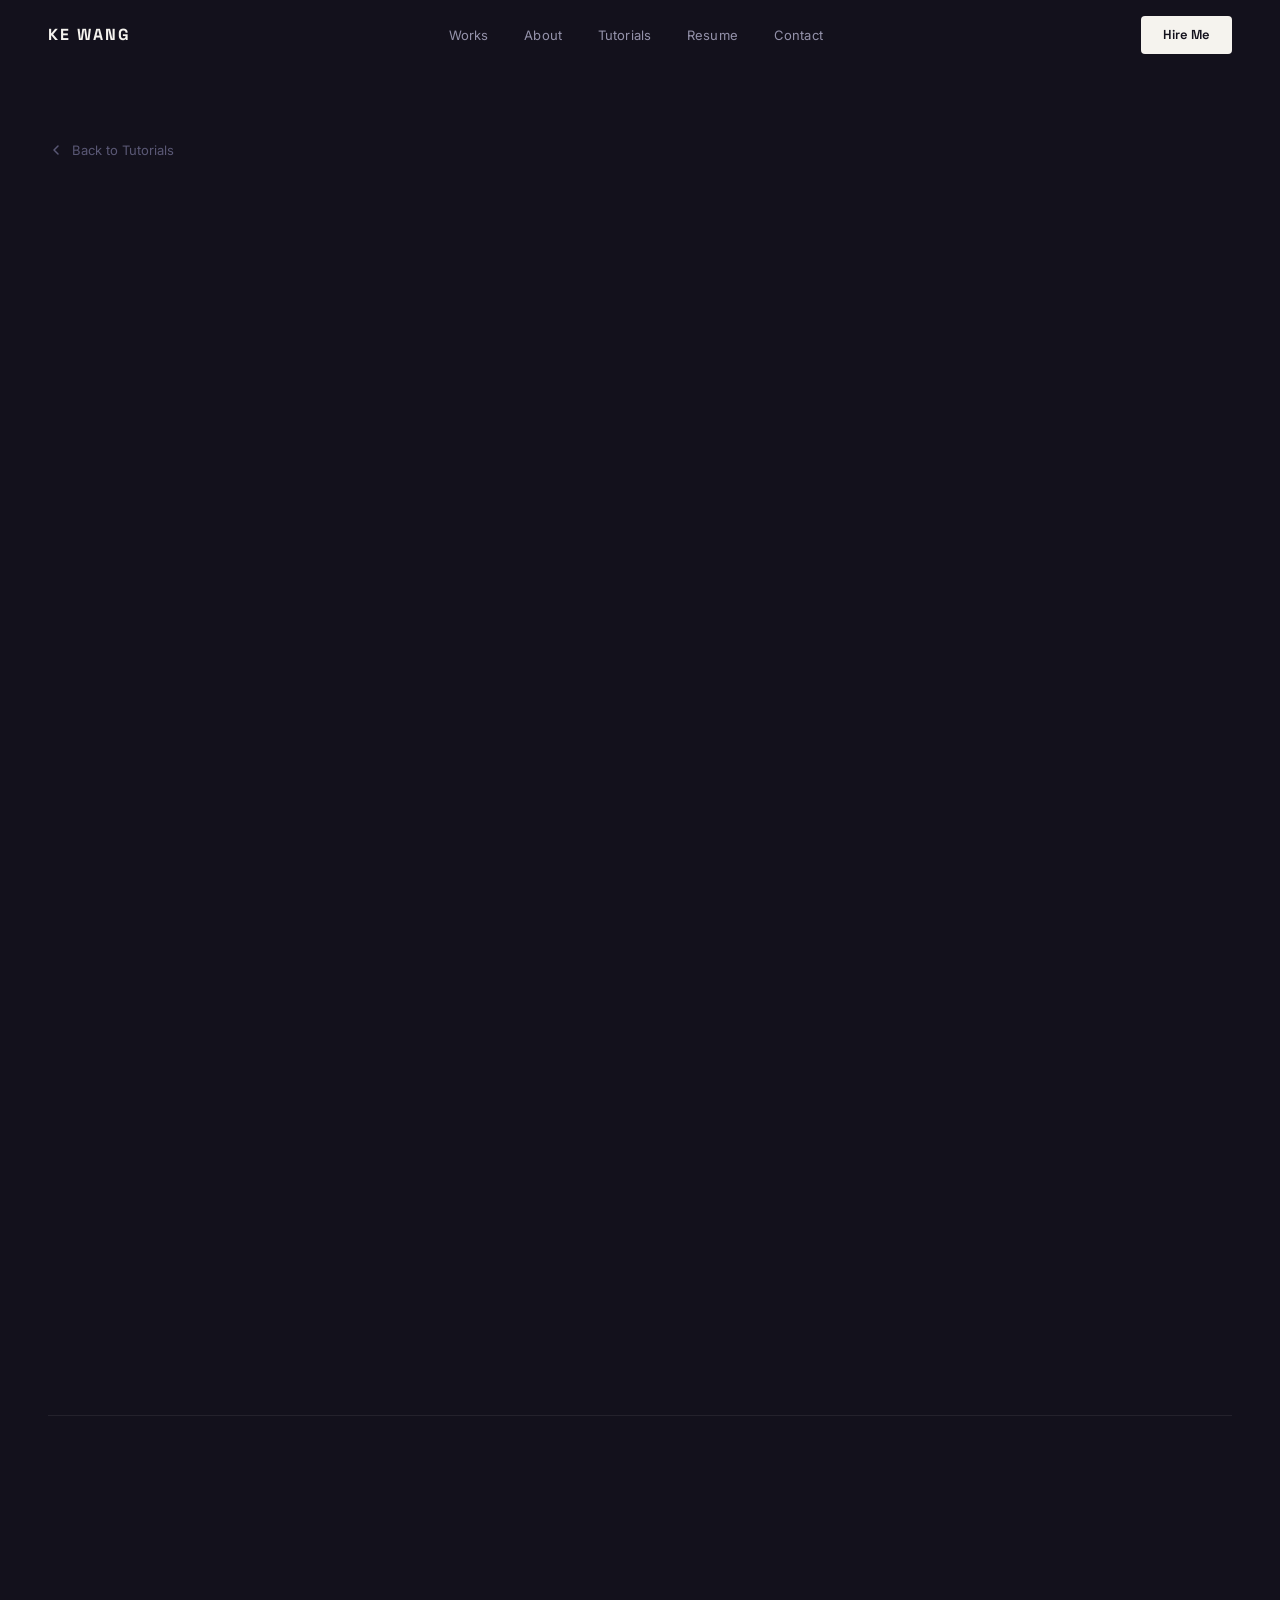
==== tutorials/houdini_wetmap.html @ 3e07e9df "Add Houdini Wetmap tutorial page with 2 videos Dedicated tutorial page with wetmap + rain wetmap vid" ====
<!DOCTYPE html>
<html lang="en">
<head>
    <meta charset="UTF-8">
    <meta name="viewport" content="width=device-width, initial-scale=1.0">
    <title>Houdini Wetmap — Ke Wang Tutorials</title>
    <link rel="stylesheet" href="../style.css">
    <link rel="preconnect" href="https://fonts.googleapis.com">
    <link rel="preconnect" href="https://fonts.gstatic.com" crossorigin>
    <link href="https://fonts.googleapis.com/css2?family=Space+Grotesk:wght@300;400;500;600;700&family=Inter:wght@300;400;500&display=swap" rel="stylesheet">
    <style>
        .tut-page { padding: 140px 0 100px; }
        .tut-back {
            display: inline-flex;
            align-items: center;
            gap: 8px;
            font-size: 13px;
            color: var(--text-muted);
            margin-bottom: 52px;
            transition: color 0.2s;
        }
        .tut-back:hover { color: var(--text); }
        .tut-page-header { margin-bottom: 64px; }
        .tut-page-header h1 {
            font-size: clamp(36px, 5vw, 64px);
            margin-bottom: 16px;
        }
        .tut-page-header p {
            font-size: 16px;
            color: var(--text-dim);
            max-width: 580px;
            line-height: 1.75;
        }
        .tut-videos { display: flex; flex-direction: column; gap: 80px; }
        .tut-video-block {}
        .tut-video-label {
            font-size: 11px;
            font-weight: 500;
            letter-spacing: 0.14em;
            text-transform: uppercase;
            color: var(--accent);
            margin-bottom: 16px;
        }
        .tut-video-block h2 {
            font-size: clamp(22px, 3vw, 32px);
            margin-bottom: 12px;
        }
        .tut-video-block p {
            font-size: 15px;
            color: var(--text-dim);
            margin-bottom: 28px;
            line-height: 1.75;
            max-width: 620px;
        }
        .tut-video-wrap {
            width: 100%;
            aspect-ratio: 16/9;
            background: var(--bg-3);
            border: 1px solid var(--border);
            border-radius: var(--radius);
            overflow: hidden;
        }
        .tut-video-wrap video {
            width: 100%;
            height: 100%;
            display: block;
            object-fit: contain;
            background: #000;
        }
        .tut-divider {
            border: none;
            border-top: 1px solid var(--border);
        }
    </style>
</head>
<body>

    <!-- NAV -->
    <nav id="nav">
        <a href="../index.html" class="nav-logo">KE WANG</a>
        <ul class="nav-links">
            <li><a href="../index.html#works">Works</a></li>
            <li><a href="../index.html#about">About</a></li>
            <li><a href="../index.html#tutorials">Tutorials</a></li>
            <li><a href="../index.html#resume">Resume</a></li>
            <li><a href="../index.html#contact">Contact</a></li>
        </ul>
        <a href="mailto:keke19870699@gmail.com" class="nav-cta">Hire Me</a>
    </nav>

    <section class="tut-page">
        <div class="container">

            <a href="../index.html#tutorials" class="tut-back">
                <svg width="16" height="16" viewBox="0 0 16 16" fill="none">
                    <path d="M10 12L6 8L10 4" stroke="currentColor" stroke-width="1.5" stroke-linecap="round" stroke-linejoin="round"/>
                </svg>
                Back to Tutorials
            </a>

            <div class="tut-page-header reveal">
                <p class="section-eyebrow">Houdini · Water FX</p>
                <h1>Houdini Wetmap</h1>
                <p>Production techniques for creating realistic wetmap and rain wetmap effects in Houdini — covering geometry setup, shader integration and simulation-driven wetness.</p>
            </div>

            <div class="tut-videos">

                <div class="tut-video-block reveal-up">
                    <p class="tut-video-label">Part 01</p>
                    <h2>Wetmap Fundamentals</h2>
                    <p>Setting up a wetmap system from scratch — attribute transfer, VEX-driven wetness accumulation and material blending in Karma.</p>
                    <div class="tut-video-wrap">
                        <video src="../assets/videos/tutorials/houdini_wetmap/wetmap.mp4" controls playsinline preload="metadata"></video>
                    </div>
                </div>

                <hr class="tut-divider">

                <div class="tut-video-block reveal-up">
                    <p class="tut-video-label">Part 02</p>
                    <h2>Rain Wetmap Simulation</h2>
                    <p>Driving wetmap accumulation from a particle rain simulation — linking FLIP/particle impact data to surface wetness in real time.</p>
                    <div class="tut-video-wrap">
                        <video src="../assets/videos/tutorials/houdini_wetmap/rain_wetmap.mp4" controls playsinline preload="metadata"></video>
                    </div>
                </div>

            </div>
        </div>
    </section>

    <script src="../script.js"></script>
</body>
</html>
---- style.css ----
/* ============================================================
   KE WANG — FX ARTIST PORTFOLIO
   style.css
   ============================================================ */

/* ── Variables ───────────────────────────────────────────── */
:root {
    --bg:          #13111c;
    --bg-2:        #1a1827;
    --bg-3:        #221f32;
    --text:        #f5f3ee;
    --text-dim:    #9492aa;
    --text-muted:  #5a5875;
    --accent:      #5b9cf6;
    --border:      rgba(255,255,255,0.07);
    --radius:      4px;
    --max-w:       1280px;
    --nav-h:       70px;
}

/* ── Reset ───────────────────────────────────────────────── */
*, *::before, *::after { box-sizing: border-box; margin: 0; padding: 0; }
html { scroll-behavior: smooth; }
body {
    font-family: 'Inter', sans-serif;
    background: var(--bg);
    color: var(--text);
    line-height: 1.6;
    overflow-x: hidden;
}
a { color: inherit; text-decoration: none; }
img { max-width: 100%; display: block; }
ul { list-style: none; }
button { cursor: pointer; border: none; background: none; font-family: inherit; color: inherit; }

/* ── Typography ──────────────────────────────────────────── */
h1, h2, h3, h4, h5 {
    font-family: 'Space Grotesk', sans-serif;
    font-weight: 600;
    line-height: 1.1;
    letter-spacing: -0.02em;
}

/* ── Container ───────────────────────────────────────────── */
.container {
    width: 100%;
    max-width: var(--max-w);
    margin: 0 auto;
    padding: 0 48px;
}

/* ── Section common ──────────────────────────────────────── */
section { padding: 120px 0; }

.section-eyebrow {
    font-size: 11px;
    font-weight: 500;
    letter-spacing: 0.15em;
    text-transform: uppercase;
    color: var(--accent);
    margin-bottom: 12px;
}
.section-header {
    display: flex;
    justify-content: space-between;
    align-items: flex-end;
    margin-bottom: 64px;
}
.section-header h2 { font-size: clamp(36px, 4vw, 52px); }
.section-count {
    font-family: 'Space Grotesk', sans-serif;
    font-size: 88px;
    font-weight: 700;
    color: var(--border);
    line-height: 1;
    user-select: none;
}
.section-intro {
    font-size: 17px;
    color: var(--text-dim);
    max-width: 580px;
    margin-bottom: 56px;
    margin-top: -44px;
    line-height: 1.75;
}

/* ── Buttons ─────────────────────────────────────────────── */
.btn-primary {
    display: inline-flex;
    align-items: center;
    gap: 10px;
    padding: 14px 28px;
    background: var(--text);
    color: var(--bg);
    font-family: 'Space Grotesk', sans-serif;
    font-size: 14px;
    font-weight: 600;
    letter-spacing: 0.02em;
    border-radius: var(--radius);
    transition: opacity 0.2s, transform 0.2s;
}
.btn-primary:hover { opacity: 0.85; transform: translateY(-1px); }

.btn-outline {
    display: inline-flex;
    align-items: center;
    padding: 13px 27px;
    border: 1px solid var(--border);
    color: var(--text);
    font-family: 'Space Grotesk', sans-serif;
    font-size: 14px;
    font-weight: 500;
    border-radius: var(--radius);
    transition: border-color 0.25s, background 0.25s;
}
.btn-outline:hover {
    border-color: rgba(255,255,255,0.28);
    background: rgba(255,255,255,0.04);
}
.btn-sm  { padding: 9px 18px;  font-size: 13px; }
.btn-lg  { padding: 16px 36px; font-size: 15px; }

/* ══════════════════════════════════════════════════════════
   NAV
   ══════════════════════════════════════════════════════════ */
#nav {
    position: fixed;
    top: 0; left: 0; right: 0;
    z-index: 100;
    height: var(--nav-h);
    display: flex;
    align-items: center;
    justify-content: space-between;
    padding: 0 48px;
    transition: background 0.35s, border-color 0.35s;
}
#nav.scrolled {
    background: rgba(19,17,28,0.92);
    backdrop-filter: blur(18px);
    -webkit-backdrop-filter: blur(18px);
    border-bottom: 1px solid var(--border);
}
.nav-logo {
    font-family: 'Space Grotesk', sans-serif;
    font-size: 16px;
    font-weight: 700;
    letter-spacing: 0.12em;
    color: var(--text);
}
.nav-links {
    display: flex;
    gap: 36px;
}
.nav-links a {
    font-size: 13px;
    color: var(--text-dim);
    transition: color 0.2s;
    font-weight: 400;
    letter-spacing: 0.01em;
}
.nav-links a:hover { color: var(--text); }

.nav-cta {
    display: inline-flex;
    padding: 9px 22px;
    background: var(--text);
    color: var(--bg);
    font-family: 'Space Grotesk', sans-serif;
    font-size: 13px;
    font-weight: 600;
    border-radius: var(--radius);
    transition: opacity 0.2s;
}
.nav-cta:hover { opacity: 0.82; }

.nav-burger {
    display: none;
    flex-direction: column;
    gap: 5px;
    padding: 8px;
}
.nav-burger span {
    display: block;
    width: 22px;
    height: 1.5px;
    background: var(--text);
    transition: transform 0.3s, opacity 0.3s;
    transform-origin: center;
}
.nav-burger.active span:nth-child(1) { transform: translateY(6.5px) rotate(45deg); }
.nav-burger.active span:nth-child(2) { opacity: 0; transform: scaleX(0); }
.nav-burger.active span:nth-child(3) { transform: translateY(-6.5px) rotate(-45deg); }

/* ── Mobile Menu ─────────────────────────────────────────── */
.mobile-menu {
    position: fixed;
    inset: 0;
    z-index: 99;
    background: var(--bg);
    display: flex;
    flex-direction: column;
    justify-content: center;
    align-items: center;
    gap: 48px;
    transform: translateX(100%);
    transition: transform 0.4s cubic-bezier(0.4,0,0.2,1);
}
.mobile-menu.open { transform: translateX(0); }
.mobile-menu ul {
    display: flex;
    flex-direction: column;
    gap: 4px;
    text-align: center;
}
.mobile-link {
    font-family: 'Space Grotesk', sans-serif;
    font-size: 40px;
    font-weight: 600;
    color: var(--text-dim);
    display: block;
    padding: 8px 20px;
    transition: color 0.2s;
}
.mobile-link:hover { color: var(--text); }
.mobile-cta {
    display: inline-flex;
    padding: 14px 44px;
    background: var(--text);
    color: var(--bg);
    font-family: 'Space Grotesk', sans-serif;
    font-size: 16px;
    font-weight: 600;
    border-radius: var(--radius);
}

/* ══════════════════════════════════════════════════════════
   HERO
   ══════════════════════════════════════════════════════════ */
#hero {
    position: relative;
    height: 100vh;
    min-height: 680px;
    display: flex;
    align-items: center;
    padding: 0 48px;
    overflow: hidden;
}
.hero-bg-gradient {
    position: absolute;
    inset: 0;
    background:
        radial-gradient(ellipse 70% 60% at 15% 50%, rgba(91,156,246,0.13) 0%, transparent 65%),
        radial-gradient(ellipse 50% 40% at 85% 65%, rgba(139,115,240,0.09) 0%, transparent 65%),
        var(--bg);
    z-index: 0;
}
.hero-content {
    position: relative;
    z-index: 1;
    max-width: var(--max-w);
    width: 100%;
    margin: 0 auto;
}
.hero-eyebrow {
    font-size: 11px;
    letter-spacing: 0.15em;
    text-transform: uppercase;
    color: var(--text-dim);
    margin-bottom: 28px;
}
.hero-title {
    font-family: 'Space Grotesk', sans-serif;
    font-size: clamp(88px, 15vw, 188px);
    font-weight: 700;
    letter-spacing: -0.04em;
    line-height: 0.88;
    color: var(--text);
    margin-bottom: 32px;
}
.hero-subtitle {
    font-size: 15px;
    color: var(--text-muted);
    letter-spacing: 0.06em;
    margin-bottom: 52px;
    font-weight: 400;
}
.hero-actions {
    display: flex;
    gap: 14px;
    flex-wrap: wrap;
}
.hero-tags {
    position: absolute;
    bottom: 52px;
    left: 48px;
    z-index: 1;
    display: flex;
    gap: 28px;
    flex-wrap: wrap;
}
.hero-tags span {
    font-family: 'Space Grotesk', sans-serif;
    font-size: 11px;
    font-weight: 500;
    letter-spacing: 0.1em;
    text-transform: uppercase;
    color: var(--text-muted);
}
.hero-scroll-hint {
    position: absolute;
    bottom: 52px;
    right: 48px;
    z-index: 1;
    display: flex;
    flex-direction: column;
    align-items: center;
    gap: 10px;
    color: var(--text-muted);
    font-size: 9px;
    letter-spacing: 0.12em;
    text-transform: uppercase;
}
.hero-scroll-hint svg { animation: scrollBounce 2.2s ease-in-out infinite; }
@keyframes scrollBounce {
    0%, 100% { transform: translateY(0); }
    55%       { transform: translateY(7px); }
}

/* ══════════════════════════════════════════════════════════
   MODAL
   ══════════════════════════════════════════════════════════ */
.modal {
    position: fixed;
    inset: 0;
    z-index: 200;
    display: flex;
    align-items: center;
    justify-content: center;
    opacity: 0;
    pointer-events: none;
    transition: opacity 0.3s;
}
.modal.open {
    opacity: 1;
    pointer-events: all;
}
.modal-overlay {
    position: absolute;
    inset: 0;
    background: rgba(0,0,0,0.88);
    backdrop-filter: blur(6px);
    -webkit-backdrop-filter: blur(6px);
}
.modal-box {
    position: relative;
    z-index: 1;
    width: 92%;
    max-width: 980px;
    background: var(--bg-2);
    border: 1px solid var(--border);
    border-radius: 8px;
    overflow: hidden;
    transform: scale(0.96);
    transition: transform 0.3s;
}
.modal.open .modal-box { transform: scale(1); }
.modal-close {
    position: absolute;
    top: 14px; right: 14px;
    z-index: 2;
    color: var(--text);
    opacity: 0.5;
    transition: opacity 0.2s;
    padding: 6px;
    border-radius: var(--radius);
}
.modal-close:hover { opacity: 1; }
.modal-video {
    width: 100%;
    aspect-ratio: 16/9;
    background: #000;
}
.modal-video iframe,
.modal-video video {
    width: 100%;
    height: 100%;
    display: block;
}
#localVideo { display: none; background: #000; }

/* ══════════════════════════════════════════════════════════
   ABOUT
   ══════════════════════════════════════════════════════════ */
#about { background: var(--bg-2); }

.about-grid {
    display: grid;
    grid-template-columns: 1fr 1.45fr;
    gap: 88px;
    align-items: start;
}
.about-image-wrap {
    aspect-ratio: 4/5;
    overflow: hidden;
    border-radius: var(--radius);
    background: var(--bg-3);
}
.about-image-wrap img {
    width: 100%;
    height: 100%;
    object-fit: cover;
    object-position: center top;
    transition: transform 0.6s ease;
}
.about-image-wrap:hover img { transform: scale(1.03); }
.about-stats {
    display: flex;
    margin-top: 20px;
    border: 1px solid var(--border);
    border-radius: var(--radius);
    overflow: hidden;
}
.stat-item {
    flex: 1;
    padding: 18px 12px;
    text-align: center;
    border-right: 1px solid var(--border);
}
.stat-item:last-child { border-right: none; }
.stat-num {
    display: block;
    font-family: 'Space Grotesk', sans-serif;
    font-size: 26px;
    font-weight: 700;
    color: var(--text);
}
.stat-label {
    display: block;
    font-size: 10px;
    color: var(--text-muted);
    margin-top: 4px;
    letter-spacing: 0.04em;
}
.about-text-col h2 {
    font-size: clamp(26px, 2.8vw, 38px);
    margin-bottom: 28px;
    line-height: 1.25;
}
.about-body {
    color: var(--text-dim);
    font-size: 15px;
    line-height: 1.85;
    margin-bottom: 18px;
}
.about-body em { color: var(--text); font-style: normal; }
.skills-grid {
    display: flex;
    flex-wrap: wrap;
    gap: 8px;
    margin: 28px 0 32px;
}
.skill-tag {
    padding: 5px 14px;
    border: 1px solid var(--border);
    border-radius: 100px;
    font-size: 12px;
    color: var(--text-dim);
    transition: border-color 0.2s, color 0.2s;
}
.skill-tag:hover {
    border-color: rgba(255,255,255,0.2);
    color: var(--text);
}

/* ══════════════════════════════════════════════════════════
   WORKS
   ══════════════════════════════════════════════════════════ */
.works-grid {
    display: grid;
    grid-template-columns: repeat(3, 1fr);
    gap: 20px;
}
.work-card {
    background: var(--bg-2);
    border: 1px solid var(--border);
    border-radius: var(--radius);
    overflow: hidden;
    transition: transform 0.3s ease, border-color 0.3s;
}
.work-card:hover {
    transform: translateY(-5px);
    border-color: rgba(255,255,255,0.14);
}
.work-card a { display: block; }
.work-thumb {
    position: relative;
    aspect-ratio: 16/9;
    background: var(--grad);
    overflow: hidden;
}
.work-badge {
    position: absolute;
    top: 12px; left: 12px;
    padding: 4px 10px;
    background: rgba(0,0,0,0.48);
    backdrop-filter: blur(6px);
    -webkit-backdrop-filter: blur(6px);
    border: 1px solid rgba(255,255,255,0.1);
    border-radius: 100px;
    font-size: 10px;
    font-weight: 500;
    letter-spacing: 0.04em;
    color: rgba(255,255,255,0.85);
}
.work-meta {
    display: flex;
    justify-content: space-between;
    padding: 16px 16px 6px;
}
.work-studio {
    font-size: 10px;
    color: var(--text-muted);
    letter-spacing: 0.06em;
    text-transform: uppercase;
}
.work-year { font-size: 11px; color: var(--text-muted); }
.work-title {
    padding: 0 16px 8px;
    font-size: 17px;
    font-weight: 600;
    color: var(--text);
    line-height: 1.3;
}
.work-desc {
    padding: 0 16px 20px;
    font-size: 13px;
    color: var(--text-muted);
    line-height: 1.65;
}

/* ── Work card video thumbnail ───────────────────────────── */
.work-thumb-video {
    position: absolute;
    inset: 0;
    width: 100%;
    height: 100%;
    object-fit: cover;
    display: block;
    transition: opacity 0.4s ease;
}

/* ── Work card play overlay ──────────────────────────────── */
.work-play-overlay {
    position: absolute;
    inset: 0;
    display: flex;
    align-items: center;
    justify-content: center;
    opacity: 0;
    transition: opacity 0.25s;
    background: rgba(0,0,0,0.32);
    z-index: 1;
}
.work-badge { z-index: 2; }
.work-card:hover .work-play-overlay { opacity: 1; }
.work-card[data-video] { cursor: pointer; }

/* ══════════════════════════════════════════════════════════
   TUTORIALS
   ══════════════════════════════════════════════════════════ */
#tutorials { background: var(--bg-2); }

.view-all-link {
    font-size: 14px;
    color: var(--accent);
    transition: opacity 0.2s;
}
.view-all-link:hover { opacity: 0.7; }

.tutorials-grid {
    display: grid;
    grid-template-columns: repeat(3, 1fr);
    gap: 20px;
}
.tut-card {
    background: var(--bg-3);
    border: 1px solid var(--border);
    border-radius: var(--radius);
    overflow: hidden;
    transition: transform 0.3s, border-color 0.3s;
}
.tut-card:hover {
    transform: translateY(-5px);
    border-color: rgba(255,255,255,0.14);
}
.tut-thumb {
    position: relative;
    aspect-ratio: 16/9;
    overflow: hidden;
}
.tut-thumb-bg {
    width: 100%;
    height: 100%;
    background: var(--tut-grad);
    display: flex;
    align-items: center;
    justify-content: center;
    transition: opacity 0.3s;
}
.tut-card:hover .tut-thumb-bg { opacity: 0.8; }
.tut-card:hover .work-play-overlay { opacity: 1 !important; }
.play-btn {
    background: none;
    border: none;
    padding: 0;
    transition: transform 0.25s;
}
.tut-card:hover .play-btn { transform: scale(1.1); }
.tut-duration {
    position: absolute;
    bottom: 10px; right: 10px;
    padding: 3px 10px;
    background: rgba(0,0,0,0.6);
    backdrop-filter: blur(4px);
    font-size: 10px;
    color: rgba(255,255,255,0.8);
    border-radius: 100px;
    letter-spacing: 0.03em;
}
.tut-info { padding: 20px; }
.tut-cat {
    display: block;
    font-size: 10px;
    font-weight: 500;
    letter-spacing: 0.12em;
    text-transform: uppercase;
    color: var(--accent);
    margin-bottom: 10px;
}
.tut-info h3 {
    font-size: 16px;
    font-weight: 600;
    color: var(--text);
    margin-bottom: 10px;
    line-height: 1.3;
}
.tut-info p {
    font-size: 13px;
    color: var(--text-muted);
    line-height: 1.65;
}

/* ══════════════════════════════════════════════════════════
   RESUME
   ══════════════════════════════════════════════════════════ */
.timeline {
    position: relative;
    padding-left: 28px;
    border-left: 1px solid var(--border);
    margin-bottom: 88px;
}
.timeline-item {
    position: relative;
    padding: 0 0 52px 40px;
}
.timeline-item:last-child { padding-bottom: 0; }
.timeline-dot {
    position: absolute;
    left: -5px;
    top: 7px;
    width: 9px;
    height: 9px;
    border-radius: 50%;
    background: var(--accent);
    border: 2px solid var(--bg);
    box-shadow: 0 0 0 4px rgba(91,156,246,0.12);
}
.timeline-header {
    display: flex;
    justify-content: space-between;
    align-items: baseline;
    gap: 20px;
    flex-wrap: wrap;
    margin-bottom: 6px;
}
.timeline-header h3 {
    font-size: 18px;
    font-weight: 600;
    color: var(--text);
}
.tl-date {
    font-size: 12px;
    color: var(--text-muted);
    white-space: nowrap;
    font-family: 'Inter', sans-serif;
}
.tl-company {
    font-size: 13px;
    color: var(--accent);
    margin-bottom: 10px;
    font-weight: 400;
}
.tl-desc {
    font-size: 14px;
    color: var(--text-dim);
    line-height: 1.75;
}
.tl-desc em { color: var(--text); font-style: italic; }

.education-block { }
.education-block h3 {
    font-size: 22px;
    margin-bottom: 28px;
}
.edu-grid {
    display: grid;
    grid-template-columns: repeat(2, 1fr);
    gap: 20px;
}
.edu-item {
    padding: 28px;
    background: var(--bg-2);
    border: 1px solid var(--border);
    border-radius: var(--radius);
}
.edu-year {
    display: block;
    font-size: 11px;
    color: var(--text-muted);
    margin-bottom: 10px;
    letter-spacing: 0.04em;
}
.edu-item h4 {
    font-size: 16px;
    font-weight: 600;
    margin-bottom: 6px;
}
.edu-item p { font-size: 13px; color: var(--text-dim); }

/* ══════════════════════════════════════════════════════════
   FOOTER
   ══════════════════════════════════════════════════════════ */
#contact {
    background: var(--bg-2);
    border-top: 1px solid var(--border);
    padding: 100px 0 60px;
}
.footer-top {
    display: grid;
    grid-template-columns: 1fr 1fr;
    gap: 80px;
    margin-bottom: 72px;
    padding-bottom: 64px;
    border-bottom: 1px solid var(--border);
}
.footer-cta h2 {
    font-size: clamp(36px, 4.5vw, 60px);
    margin-bottom: 20px;
    line-height: 1.05;
}
.footer-email {
    display: block;
    font-size: 15px;
    color: var(--text-dim);
    margin-bottom: 36px;
    transition: color 0.2s;
}
.footer-email:hover { color: var(--text); }
.footer-links {
    display: grid;
    grid-template-columns: 1fr 1fr;
    gap: 40px;
    align-content: start;
    padding-top: 8px;
}
.footer-col h4 {
    font-size: 10px;
    font-weight: 500;
    letter-spacing: 0.14em;
    text-transform: uppercase;
    color: var(--text-muted);
    margin-bottom: 20px;
}
.footer-col a {
    display: block;
    font-size: 15px;
    color: var(--text-dim);
    margin-bottom: 12px;
    transition: color 0.2s;
}
.footer-col a:hover { color: var(--text); }
.footer-bottom {
    display: flex;
    justify-content: space-between;
    font-size: 12px;
    color: var(--text-muted);
}

/* ══════════════════════════════════════════════════════════
   REVEAL ANIMATIONS
   ══════════════════════════════════════════════════════════ */
.reveal, .reveal-up, .reveal-left, .reveal-right {
    opacity: 0;
    transition: opacity 0.7s ease, transform 0.7s ease;
    will-change: opacity, transform;
}
.reveal       { transform: translateY(20px); }
.reveal-up    { transform: translateY(44px); }
.reveal-left  { transform: translateX(-44px); }
.reveal-right { transform: translateX(44px); }

.reveal.visible,
.reveal-up.visible,
.reveal-left.visible,
.reveal-right.visible {
    opacity: 1;
    transform: none;
}

/* ══════════════════════════════════════════════════════════
   RESPONSIVE — 1024px
   ══════════════════════════════════════════════════════════ */
@media (max-width: 1024px) {
    .works-grid,
    .tutorials-grid { grid-template-columns: repeat(2, 1fr); }

    .about-grid {
        grid-template-columns: 1fr;
        gap: 48px;
    }
    .about-image-col { max-width: 420px; }
    .about-image-wrap { aspect-ratio: 3/4; }

    .footer-top { grid-template-columns: 1fr; gap: 56px; }
}

/* ══════════════════════════════════════════════════════════
   RESPONSIVE — 768px (mobile)
   ══════════════════════════════════════════════════════════ */
@media (max-width: 768px) {
    :root { --nav-h: 60px; }

    .container { padding: 0 20px; }
    section { padding: 80px 0; }

    /* Nav */
    .nav-links, .nav-cta { display: none; }
    .nav-burger { display: flex; }
    #nav { padding: 0 20px; }

    /* Hero */
    #hero { padding: 0 20px; }
    .hero-tags { left: 20px; bottom: 44px; gap: 16px; }
    .hero-scroll-hint { display: none; }
    .hero-actions { flex-direction: column; align-items: flex-start; }

    /* Grids */
    .works-grid,
    .tutorials-grid { grid-template-columns: 1fr; }

    /* Section header */
    .section-header { flex-direction: column; gap: 12px; align-items: flex-start; }
    .section-count { display: none; }

    /* Resume */
    .timeline { padding-left: 16px; }
    .timeline-item { padding-left: 24px; }
    .timeline-header { flex-direction: column; gap: 4px; }
    .edu-grid { grid-template-columns: 1fr; }

    /* Footer */
    .footer-top { gap: 48px; }
    .footer-bottom { flex-direction: column; gap: 8px; }
}

@media (max-width: 480px) {
    .about-stats { flex-direction: column; }
    .stat-item {
        border-right: none;
        border-bottom: 1px solid var(--border);
    }
    .stat-item:last-child { border-bottom: none; }
    .footer-links { grid-template-columns: 1fr 1fr; }
}
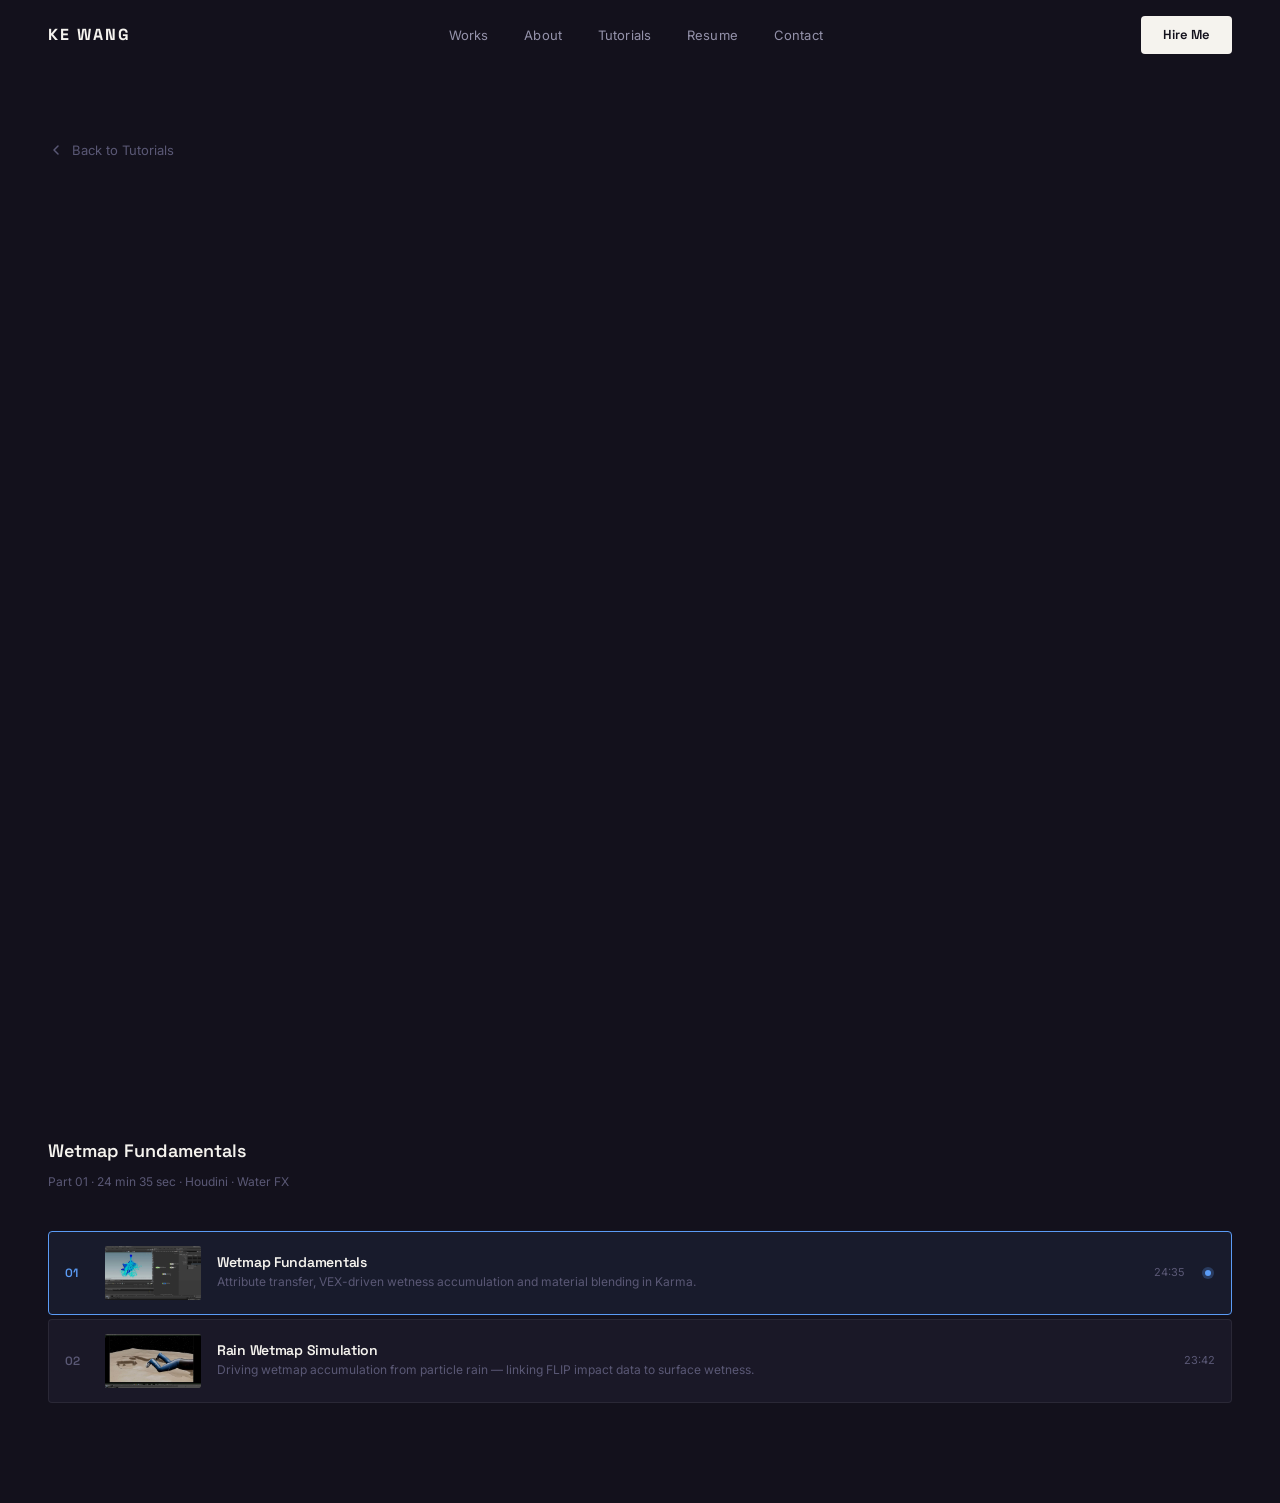
==== commit b264d0c9: "Fix video playback on GitHub Pages + playlist UI Add .nojekyll to disable Jekyll binary file filteri" ====
--- a/tutorials/houdini_wetmap.html
+++ b/tutorials/houdini_wetmap.html
@@ -10,6 +10,7 @@
     <link href="https://fonts.googleapis.com/css2?family=Space+Grotesk:wght@300;400;500;600;700&family=Inter:wght@300;400;500&display=swap" rel="stylesheet">
     <style>
         .tut-page { padding: 140px 0 100px; }
+
         .tut-back {
             display: inline-flex;
             align-items: center;
@@ -20,62 +21,127 @@
             transition: color 0.2s;
         }
         .tut-back:hover { color: var(--text); }
+
         .tut-page-header { margin-bottom: 64px; }
-        .tut-page-header h1 {
-            font-size: clamp(36px, 5vw, 64px);
-            margin-bottom: 16px;
-        }
+        .tut-page-header h1 { font-size: clamp(36px,5vw,64px); margin-bottom: 16px; }
         .tut-page-header p {
             font-size: 16px;
             color: var(--text-dim);
             max-width: 580px;
             line-height: 1.75;
         }
-        .tut-videos { display: flex; flex-direction: column; gap: 80px; }
-        .tut-video-block {}
-        .tut-video-label {
-            font-size: 11px;
-            font-weight: 500;
-            letter-spacing: 0.14em;
-            text-transform: uppercase;
-            color: var(--accent);
-            margin-bottom: 16px;
-        }
-        .tut-video-block h2 {
-            font-size: clamp(22px, 3vw, 32px);
-            margin-bottom: 12px;
-        }
-        .tut-video-block p {
-            font-size: 15px;
-            color: var(--text-dim);
-            margin-bottom: 28px;
-            line-height: 1.75;
-            max-width: 620px;
-        }
-        .tut-video-wrap {
+
+        /* ── Player ── */
+        .player-wrap {
             width: 100%;
             aspect-ratio: 16/9;
-            background: var(--bg-3);
-            border: 1px solid var(--border);
+            background: #000;
             border-radius: var(--radius);
             overflow: hidden;
-        }
-        .tut-video-wrap video {
+            margin-bottom: 12px;
+            border: 1px solid var(--border);
+        }
+        .player-wrap video {
             width: 100%;
             height: 100%;
             display: block;
             object-fit: contain;
-            background: #000;
-        }
-        .tut-divider {
-            border: none;
-            border-top: 1px solid var(--border);
+        }
+        .player-title {
+            font-family: 'Space Grotesk', sans-serif;
+            font-size: 18px;
+            font-weight: 600;
+            margin-bottom: 6px;
+        }
+        .player-meta {
+            font-size: 12px;
+            color: var(--text-muted);
+            margin-bottom: 40px;
+        }
+
+        /* ── Playlist ── */
+        .playlist { display: flex; flex-direction: column; gap: 4px; }
+        .playlist-item {
+            display: flex;
+            align-items: center;
+            gap: 16px;
+            padding: 14px 16px;
+            border: 1px solid var(--border);
+            border-radius: var(--radius);
+            cursor: pointer;
+            transition: background 0.2s, border-color 0.2s;
+            background: var(--bg-2);
+        }
+        .playlist-item:hover {
+            background: var(--bg-3);
+            border-color: rgba(255,255,255,0.14);
+        }
+        .playlist-item.active {
+            border-color: var(--accent);
+            background: rgba(91,156,246,0.07);
+        }
+        .playlist-num {
+            font-family: 'Space Grotesk', sans-serif;
+            font-size: 12px;
+            font-weight: 600;
+            color: var(--text-muted);
+            width: 24px;
+            flex-shrink: 0;
+        }
+        .playlist-item.active .playlist-num { color: var(--accent); }
+        .playlist-thumb {
+            width: 96px;
+            height: 54px;
+            border-radius: 2px;
+            overflow: hidden;
+            flex-shrink: 0;
+            background: var(--bg-3);
+        }
+        .playlist-thumb img {
+            width: 100%;
+            height: 100%;
+            object-fit: cover;
+            display: block;
+        }
+        .playlist-info { flex: 1; min-width: 0; }
+        .playlist-info h4 {
+            font-size: 14px;
+            font-weight: 600;
+            color: var(--text);
+            margin-bottom: 4px;
+            white-space: nowrap;
+            overflow: hidden;
+            text-overflow: ellipsis;
+        }
+        .playlist-info p {
+            font-size: 12px;
+            color: var(--text-muted);
+            line-height: 1.4;
+        }
+        .playlist-duration {
+            font-size: 11px;
+            color: var(--text-muted);
+            white-space: nowrap;
+            flex-shrink: 0;
+        }
+        .playlist-playing {
+            display: none;
+            flex-shrink: 0;
+        }
+        .playlist-item.active .playlist-playing { display: flex; align-items: center; }
+        .playlist-playing svg { animation: spinPulse 1.2s ease-in-out infinite; }
+        @keyframes spinPulse {
+            0%,100% { opacity: 1; transform: scale(1); }
+            50% { opacity: 0.4; transform: scale(0.85); }
+        }
+
+        @media (max-width: 768px) {
+            .playlist-thumb { display: none; }
         }
     </style>
 </head>
 <body>
 
-    <!-- NAV -->
     <nav id="nav">
         <a href="../index.html" class="nav-logo">KE WANG</a>
         <ul class="nav-links">
@@ -101,35 +167,93 @@
             <div class="tut-page-header reveal">
                 <p class="section-eyebrow">Houdini · Water FX</p>
                 <h1>Houdini Wetmap</h1>
-                <p>Production techniques for creating realistic wetmap and rain wetmap effects in Houdini — covering geometry setup, shader integration and simulation-driven wetness.</p>
+                <p>Production techniques for wetmap and rain-driven wetness in Houdini — geometry setup, VEX logic, and Karma material blending.</p>
             </div>
 
-            <div class="tut-videos">
-
-                <div class="tut-video-block reveal-up">
-                    <p class="tut-video-label">Part 01</p>
-                    <h2>Wetmap Fundamentals</h2>
-                    <p>Setting up a wetmap system from scratch — attribute transfer, VEX-driven wetness accumulation and material blending in Karma.</p>
-                    <div class="tut-video-wrap">
-                        <video src="../assets/videos/tutorials/houdini_wetmap/wetmap.mp4" controls playsinline preload="metadata"></video>
-                    </div>
+            <!-- Player -->
+            <div class="player-wrap reveal">
+                <video id="mainPlayer" controls playsinline preload="auto"></video>
+            </div>
+            <p class="player-title" id="playerTitle">Wetmap Fundamentals</p>
+            <p class="player-meta" id="playerMeta">Part 01 · 24 min 35 sec · Houdini · Water FX</p>
+
+            <!-- Playlist -->
+            <div class="playlist" id="playlist">
+
+                <div class="playlist-item active" data-src="../assets/videos/tutorials/houdini_wetmap/wetmap.mp4" data-title="Wetmap Fundamentals" data-meta="Part 01 · 24 min 35 sec · Houdini · Water FX">
+                    <span class="playlist-num">01</span>
+                    <div class="playlist-thumb">
+                        <img src="../assets/videos/tutorials/houdini_wetmap/wetmap_poster.jpg" alt="">
+                    </div>
+                    <div class="playlist-info">
+                        <h4>Wetmap Fundamentals</h4>
+                        <p>Attribute transfer, VEX-driven wetness accumulation and material blending in Karma.</p>
+                    </div>
+                    <span class="playlist-duration">24:35</span>
+                    <span class="playlist-playing">
+                        <svg width="14" height="14" viewBox="0 0 14 14" fill="none">
+                            <circle cx="7" cy="7" r="6" fill="var(--accent)" fill-opacity="0.25"/>
+                            <circle cx="7" cy="7" r="3" fill="var(--accent)"/>
+                        </svg>
+                    </span>
                 </div>
 
-                <hr class="tut-divider">
-
-                <div class="tut-video-block reveal-up">
-                    <p class="tut-video-label">Part 02</p>
-                    <h2>Rain Wetmap Simulation</h2>
-                    <p>Driving wetmap accumulation from a particle rain simulation — linking FLIP/particle impact data to surface wetness in real time.</p>
-                    <div class="tut-video-wrap">
-                        <video src="../assets/videos/tutorials/houdini_wetmap/rain_wetmap.mp4" controls playsinline preload="metadata"></video>
-                    </div>
+                <div class="playlist-item" data-src="../assets/videos/tutorials/houdini_wetmap/rain_wetmap.mp4" data-title="Rain Wetmap Simulation" data-meta="Part 02 · 23 min 42 sec · Houdini · Water FX">
+                    <span class="playlist-num">02</span>
+                    <div class="playlist-thumb">
+                        <img src="../assets/videos/tutorials/houdini_wetmap/rain_wetmap_poster.jpg" alt="">
+                    </div>
+                    <div class="playlist-info">
+                        <h4>Rain Wetmap Simulation</h4>
+                        <p>Driving wetmap accumulation from particle rain — linking FLIP impact data to surface wetness.</p>
+                    </div>
+                    <span class="playlist-duration">23:42</span>
+                    <span class="playlist-playing">
+                        <svg width="14" height="14" viewBox="0 0 14 14" fill="none">
+                            <circle cx="7" cy="7" r="6" fill="var(--accent)" fill-opacity="0.25"/>
+                            <circle cx="7" cy="7" r="3" fill="var(--accent)"/>
+                        </svg>
+                    </span>
                 </div>
 
             </div>
+
         </div>
     </section>
 
     <script src="../script.js"></script>
+    <script>
+        const player   = document.getElementById('mainPlayer');
+        const titleEl  = document.getElementById('playerTitle');
+        const metaEl   = document.getElementById('playerMeta');
+        const items    = document.querySelectorAll('.playlist-item');
+
+        function loadVideo(item) {
+            items.forEach(i => i.classList.remove('active'));
+            item.classList.add('active');
+            const src = item.dataset.src;
+            const t   = item.dataset.title;
+            const m   = item.dataset.meta;
+            player.src = src;
+            player.load();
+            player.play().catch(() => {});
+            titleEl.textContent = t;
+            metaEl.textContent  = m;
+        }
+
+        // Load first video on page load
+        loadVideo(items[0]);
+
+        items.forEach(item => {
+            item.addEventListener('click', () => loadVideo(item));
+        });
+
+        // Auto-advance to next video
+        player.addEventListener('ended', () => {
+            const active = document.querySelector('.playlist-item.active');
+            const next   = active.nextElementSibling;
+            if (next && next.classList.contains('playlist-item')) loadVideo(next);
+        });
+    </script>
 </body>
 </html>
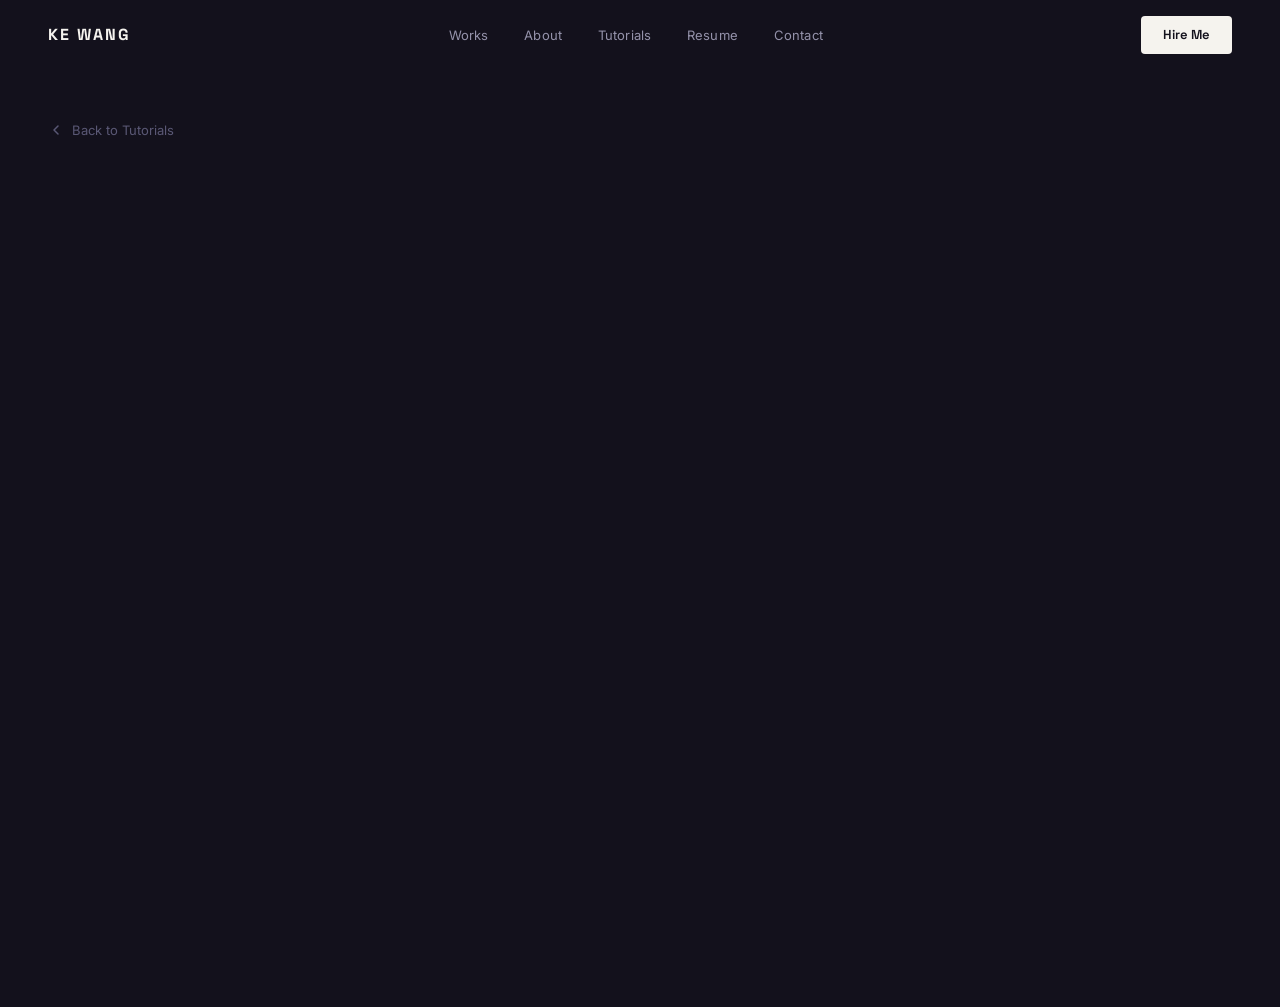
==== commit 056c32d9: "Responsive layout for wetmap tutorial page Desktop: two-column (player + sticky sidebar playlist). T" ====
--- a/tutorials/houdini_wetmap.html
+++ b/tutorials/houdini_wetmap.html
@@ -9,7 +9,8 @@
     <link rel="preconnect" href="https://fonts.gstatic.com" crossorigin>
     <link href="https://fonts.googleapis.com/css2?family=Space+Grotesk:wght@300;400;500;600;700&family=Inter:wght@300;400;500&display=swap" rel="stylesheet">
     <style>
-        .tut-page { padding: 140px 0 100px; }
+        /* ── Page shell ── */
+        .tut-page { padding: 120px 0 100px; }
 
         .tut-back {
             display: inline-flex;
@@ -17,28 +18,37 @@
             gap: 8px;
             font-size: 13px;
             color: var(--text-muted);
-            margin-bottom: 52px;
+            margin-bottom: 36px;
             transition: color 0.2s;
         }
         .tut-back:hover { color: var(--text); }
 
-        .tut-page-header { margin-bottom: 64px; }
-        .tut-page-header h1 { font-size: clamp(36px,5vw,64px); margin-bottom: 16px; }
+        .tut-page-header { margin-bottom: 40px; }
+        .tut-page-header h1 { font-size: clamp(28px, 4vw, 52px); margin-bottom: 12px; }
         .tut-page-header p {
-            font-size: 16px;
+            font-size: 15px;
             color: var(--text-dim);
-            max-width: 580px;
+            max-width: 560px;
             line-height: 1.75;
         }
 
-        /* ── Player ── */
+        /* ── Two-column layout (desktop) ── */
+        .tut-layout {
+            display: grid;
+            grid-template-columns: 1fr 340px;
+            gap: 24px;
+            align-items: start;
+        }
+
+        /* ── Left: player column ── */
+        .player-col {}
+
         .player-wrap {
             width: 100%;
             aspect-ratio: 16/9;
             background: #000;
             border-radius: var(--radius);
             overflow: hidden;
-            margin-bottom: 12px;
             border: 1px solid var(--border);
         }
         .player-wrap video {
@@ -47,25 +57,45 @@
             display: block;
             object-fit: contain;
         }
+        .player-info {
+            padding: 16px 0 0;
+        }
         .player-title {
             font-family: 'Space Grotesk', sans-serif;
             font-size: 18px;
             font-weight: 600;
             margin-bottom: 6px;
+            color: var(--text);
         }
         .player-meta {
             font-size: 12px;
             color: var(--text-muted);
-            margin-bottom: 40px;
-        }
-
-        /* ── Playlist ── */
-        .playlist { display: flex; flex-direction: column; gap: 4px; }
+        }
+
+        /* ── Right: playlist sidebar ── */
+        .playlist-col {
+            position: sticky;
+            top: calc(var(--nav-h) + 16px);
+        }
+        .playlist-label {
+            font-size: 10px;
+            font-weight: 500;
+            letter-spacing: 0.12em;
+            text-transform: uppercase;
+            color: var(--text-muted);
+            margin-bottom: 12px;
+            padding: 0 4px;
+        }
+        .playlist {
+            display: flex;
+            flex-direction: column;
+            gap: 4px;
+        }
         .playlist-item {
             display: flex;
             align-items: center;
-            gap: 16px;
-            padding: 14px 16px;
+            gap: 12px;
+            padding: 12px;
             border: 1px solid var(--border);
             border-radius: var(--radius);
             cursor: pointer;
@@ -82,16 +112,18 @@
         }
         .playlist-num {
             font-family: 'Space Grotesk', sans-serif;
-            font-size: 12px;
+            font-size: 11px;
             font-weight: 600;
             color: var(--text-muted);
-            width: 24px;
+            width: 20px;
             flex-shrink: 0;
+            text-align: center;
         }
         .playlist-item.active .playlist-num { color: var(--accent); }
+
         .playlist-thumb {
-            width: 96px;
-            height: 54px;
+            width: 80px;
+            height: 45px;
             border-radius: 2px;
             overflow: hidden;
             flex-shrink: 0;
@@ -105,43 +137,74 @@
         }
         .playlist-info { flex: 1; min-width: 0; }
         .playlist-info h4 {
-            font-size: 14px;
+            font-size: 13px;
             font-weight: 600;
             color: var(--text);
-            margin-bottom: 4px;
+            margin-bottom: 3px;
             white-space: nowrap;
             overflow: hidden;
             text-overflow: ellipsis;
         }
         .playlist-info p {
-            font-size: 12px;
+            font-size: 11px;
             color: var(--text-muted);
             line-height: 1.4;
+        }
+        .playlist-right {
+            display: flex;
+            flex-direction: column;
+            align-items: flex-end;
+            gap: 6px;
+            flex-shrink: 0;
         }
         .playlist-duration {
             font-size: 11px;
             color: var(--text-muted);
             white-space: nowrap;
-            flex-shrink: 0;
-        }
-        .playlist-playing {
-            display: none;
-            flex-shrink: 0;
-        }
-        .playlist-item.active .playlist-playing { display: flex; align-items: center; }
-        .playlist-playing svg { animation: spinPulse 1.2s ease-in-out infinite; }
-        @keyframes spinPulse {
+        }
+        .playlist-playing { display: none; }
+        .playlist-item.active .playlist-playing { display: block; }
+        .playlist-playing svg { animation: pulse 1.2s ease-in-out infinite; }
+        @keyframes pulse {
             0%,100% { opacity: 1; transform: scale(1); }
-            50% { opacity: 0.4; transform: scale(0.85); }
-        }
-
-        @media (max-width: 768px) {
+            50%      { opacity: 0.4; transform: scale(0.8); }
+        }
+
+        /* ── Tablet: 900px ── */
+        @media (max-width: 900px) {
+            .tut-layout {
+                grid-template-columns: 1fr;
+            }
+            .playlist-col {
+                position: static;
+            }
+            .playlist {
+                display: grid;
+                grid-template-columns: repeat(2, 1fr);
+            }
+            .playlist-thumb {
+                width: 72px;
+                height: 40px;
+            }
+        }
+
+        /* ── Mobile: 600px ── */
+        @media (max-width: 600px) {
+            .tut-page { padding: 90px 0 80px; }
+            .tut-page-header { margin-bottom: 28px; }
+
+            .playlist { grid-template-columns: 1fr; }
+
             .playlist-thumb { display: none; }
+            .playlist-info p { display: none; }
+
+            .player-title { font-size: 15px; }
         }
     </style>
 </head>
 <body>
 
+    <!-- NAV -->
     <nav id="nav">
         <a href="../index.html" class="nav-logo">KE WANG</a>
         <ul class="nav-links">
@@ -152,7 +215,21 @@
             <li><a href="../index.html#contact">Contact</a></li>
         </ul>
         <a href="mailto:keke19870699@gmail.com" class="nav-cta">Hire Me</a>
+        <button class="nav-burger" id="navBurger" aria-label="Toggle menu">
+            <span></span><span></span><span></span>
+        </button>
     </nav>
+
+    <div class="mobile-menu" id="mobileMenu">
+        <ul>
+            <li><a href="../index.html#works"     class="mobile-link">Works</a></li>
+            <li><a href="../index.html#about"     class="mobile-link">About</a></li>
+            <li><a href="../index.html#tutorials" class="mobile-link">Tutorials</a></li>
+            <li><a href="../index.html#resume"    class="mobile-link">Resume</a></li>
+            <li><a href="../index.html#contact"   class="mobile-link">Contact</a></li>
+        </ul>
+        <a href="mailto:keke19870699@gmail.com" class="mobile-cta">Hire Me</a>
+    </div>
 
     <section class="tut-page">
         <div class="container">
@@ -170,85 +247,98 @@
                 <p>Production techniques for wetmap and rain-driven wetness in Houdini — geometry setup, VEX logic, and Karma material blending.</p>
             </div>
 
-            <!-- Player -->
-            <div class="player-wrap reveal">
-                <video id="mainPlayer" controls playsinline preload="auto"></video>
+            <div class="tut-layout">
+
+                <!-- Left: player -->
+                <div class="player-col reveal">
+                    <div class="player-wrap">
+                        <video id="mainPlayer" controls playsinline preload="auto"></video>
+                    </div>
+                    <div class="player-info">
+                        <p class="player-title" id="playerTitle"></p>
+                        <p class="player-meta"  id="playerMeta"></p>
+                    </div>
+                </div>
+
+                <!-- Right: playlist -->
+                <div class="playlist-col reveal">
+                    <p class="playlist-label">2 Videos</p>
+                    <div class="playlist" id="playlist">
+
+                        <div class="playlist-item"
+                             data-src="../assets/videos/tutorials/houdini_wetmap/wetmap.mp4"
+                             data-title="Wetmap Fundamentals"
+                             data-meta="Part 01 · 24:35 · Houdini · Water FX">
+                            <span class="playlist-num">01</span>
+                            <div class="playlist-thumb">
+                                <img src="../assets/videos/tutorials/houdini_wetmap/wetmap_poster.jpg" alt="Wetmap Fundamentals">
+                            </div>
+                            <div class="playlist-info">
+                                <h4>Wetmap Fundamentals</h4>
+                                <p>Attribute transfer, VEX wetness &amp; Karma blending.</p>
+                            </div>
+                            <div class="playlist-right">
+                                <span class="playlist-duration">24:35</span>
+                                <span class="playlist-playing">
+                                    <svg width="12" height="12" viewBox="0 0 12 12" fill="none">
+                                        <circle cx="6" cy="6" r="5" fill="var(--accent)" fill-opacity="0.25"/>
+                                        <circle cx="6" cy="6" r="2.5" fill="var(--accent)"/>
+                                    </svg>
+                                </span>
+                            </div>
+                        </div>
+
+                        <div class="playlist-item"
+                             data-src="../assets/videos/tutorials/houdini_wetmap/rain_wetmap.mp4"
+                             data-title="Rain Wetmap Simulation"
+                             data-meta="Part 02 · 23:42 · Houdini · Water FX">
+                            <span class="playlist-num">02</span>
+                            <div class="playlist-thumb">
+                                <img src="../assets/videos/tutorials/houdini_wetmap/rain_wetmap_poster.jpg" alt="Rain Wetmap Simulation">
+                            </div>
+                            <div class="playlist-info">
+                                <h4>Rain Wetmap Simulation</h4>
+                                <p>FLIP particle impact driving surface wetness.</p>
+                            </div>
+                            <div class="playlist-right">
+                                <span class="playlist-duration">23:42</span>
+                                <span class="playlist-playing">
+                                    <svg width="12" height="12" viewBox="0 0 12 12" fill="none">
+                                        <circle cx="6" cy="6" r="5" fill="var(--accent)" fill-opacity="0.25"/>
+                                        <circle cx="6" cy="6" r="2.5" fill="var(--accent)"/>
+                                    </svg>
+                                </span>
+                            </div>
+                        </div>
+
+                    </div>
+                </div>
+
             </div>
-            <p class="player-title" id="playerTitle">Wetmap Fundamentals</p>
-            <p class="player-meta" id="playerMeta">Part 01 · 24 min 35 sec · Houdini · Water FX</p>
-
-            <!-- Playlist -->
-            <div class="playlist" id="playlist">
-
-                <div class="playlist-item active" data-src="../assets/videos/tutorials/houdini_wetmap/wetmap.mp4" data-title="Wetmap Fundamentals" data-meta="Part 01 · 24 min 35 sec · Houdini · Water FX">
-                    <span class="playlist-num">01</span>
-                    <div class="playlist-thumb">
-                        <img src="../assets/videos/tutorials/houdini_wetmap/wetmap_poster.jpg" alt="">
-                    </div>
-                    <div class="playlist-info">
-                        <h4>Wetmap Fundamentals</h4>
-                        <p>Attribute transfer, VEX-driven wetness accumulation and material blending in Karma.</p>
-                    </div>
-                    <span class="playlist-duration">24:35</span>
-                    <span class="playlist-playing">
-                        <svg width="14" height="14" viewBox="0 0 14 14" fill="none">
-                            <circle cx="7" cy="7" r="6" fill="var(--accent)" fill-opacity="0.25"/>
-                            <circle cx="7" cy="7" r="3" fill="var(--accent)"/>
-                        </svg>
-                    </span>
-                </div>
-
-                <div class="playlist-item" data-src="../assets/videos/tutorials/houdini_wetmap/rain_wetmap.mp4" data-title="Rain Wetmap Simulation" data-meta="Part 02 · 23 min 42 sec · Houdini · Water FX">
-                    <span class="playlist-num">02</span>
-                    <div class="playlist-thumb">
-                        <img src="../assets/videos/tutorials/houdini_wetmap/rain_wetmap_poster.jpg" alt="">
-                    </div>
-                    <div class="playlist-info">
-                        <h4>Rain Wetmap Simulation</h4>
-                        <p>Driving wetmap accumulation from particle rain — linking FLIP impact data to surface wetness.</p>
-                    </div>
-                    <span class="playlist-duration">23:42</span>
-                    <span class="playlist-playing">
-                        <svg width="14" height="14" viewBox="0 0 14 14" fill="none">
-                            <circle cx="7" cy="7" r="6" fill="var(--accent)" fill-opacity="0.25"/>
-                            <circle cx="7" cy="7" r="3" fill="var(--accent)"/>
-                        </svg>
-                    </span>
-                </div>
-
-            </div>
-
         </div>
     </section>
 
     <script src="../script.js"></script>
     <script>
-        const player   = document.getElementById('mainPlayer');
-        const titleEl  = document.getElementById('playerTitle');
-        const metaEl   = document.getElementById('playerMeta');
-        const items    = document.querySelectorAll('.playlist-item');
+        const player  = document.getElementById('mainPlayer');
+        const titleEl = document.getElementById('playerTitle');
+        const metaEl  = document.getElementById('playerMeta');
+        const items   = document.querySelectorAll('.playlist-item');
 
         function loadVideo(item) {
             items.forEach(i => i.classList.remove('active'));
             item.classList.add('active');
-            const src = item.dataset.src;
-            const t   = item.dataset.title;
-            const m   = item.dataset.meta;
-            player.src = src;
+            player.src = item.dataset.src;
             player.load();
             player.play().catch(() => {});
-            titleEl.textContent = t;
-            metaEl.textContent  = m;
-        }
-
-        // Load first video on page load
+            titleEl.textContent = item.dataset.title;
+            metaEl.textContent  = item.dataset.meta;
+        }
+
         loadVideo(items[0]);
 
-        items.forEach(item => {
-            item.addEventListener('click', () => loadVideo(item));
-        });
-
-        // Auto-advance to next video
+        items.forEach(item => item.addEventListener('click', () => loadVideo(item)));
+
         player.addEventListener('ended', () => {
             const active = document.querySelector('.playlist-item.active');
             const next   = active.nextElementSibling;
